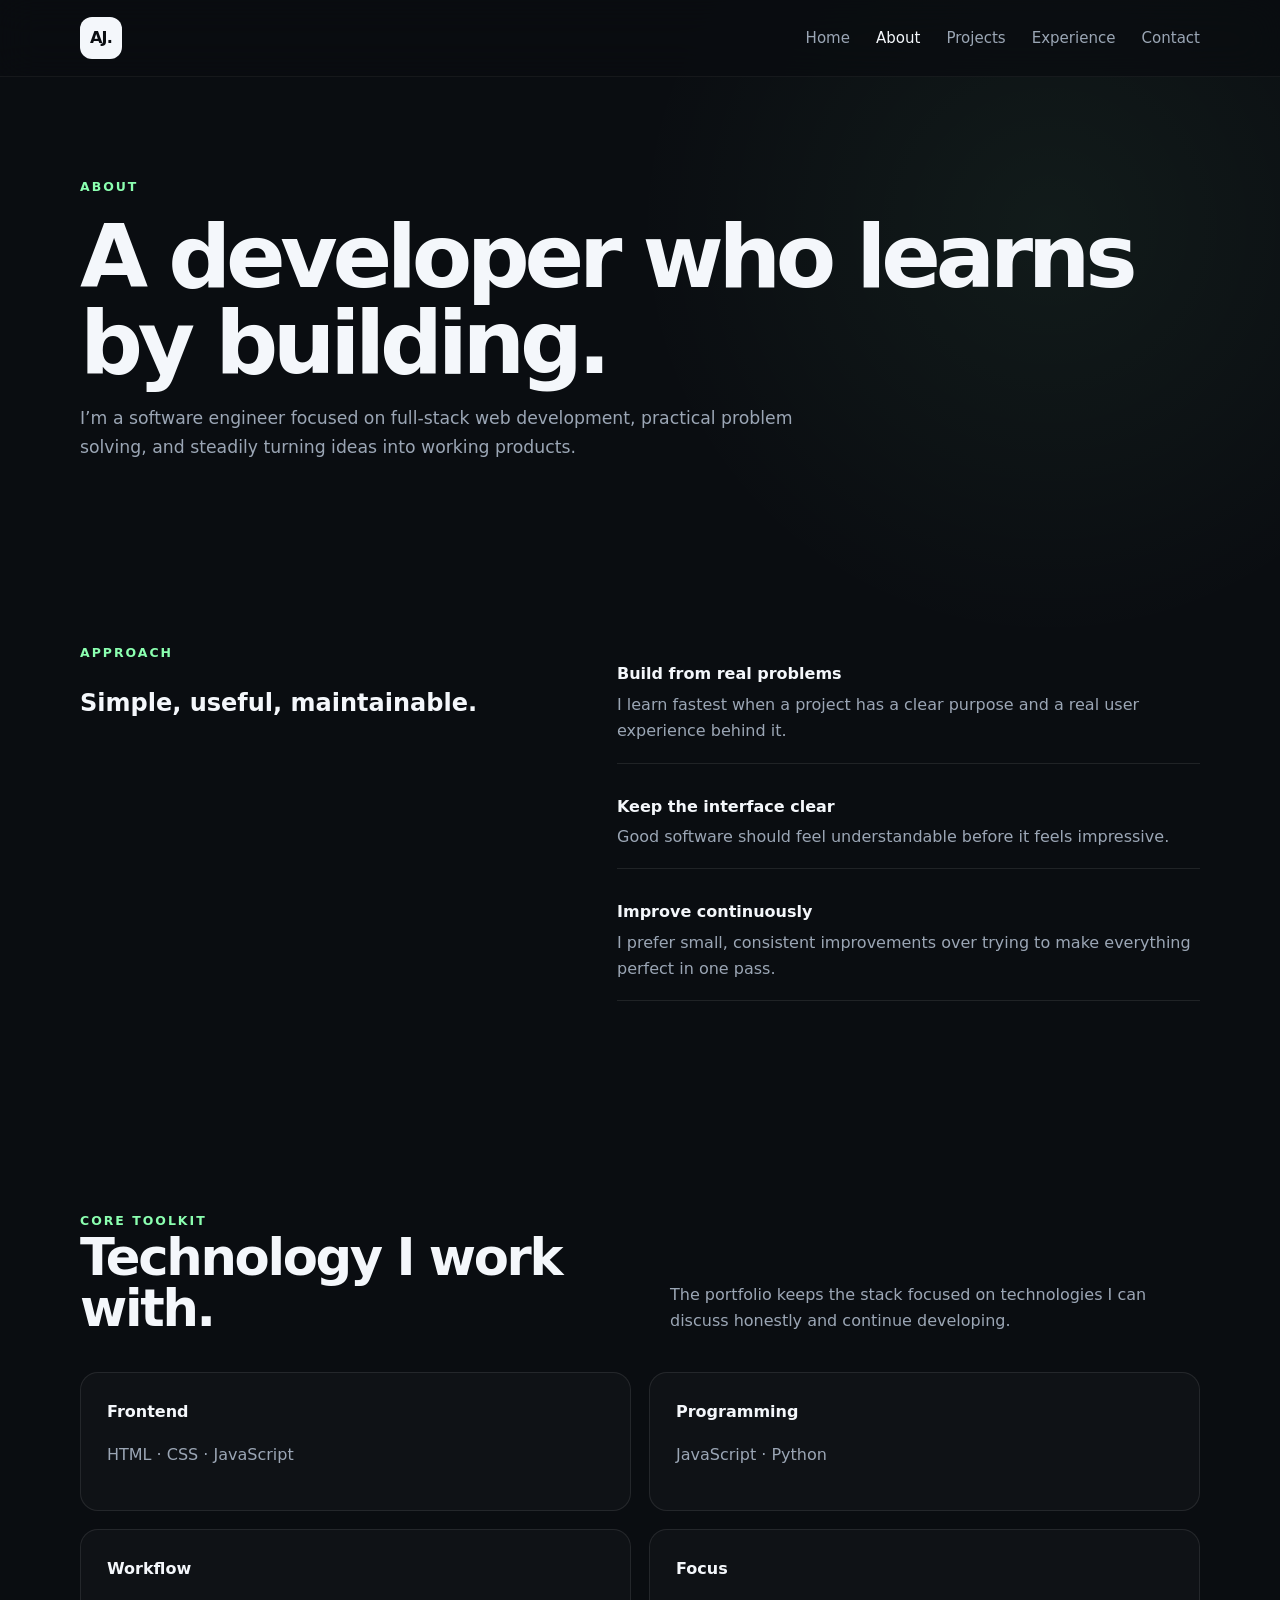
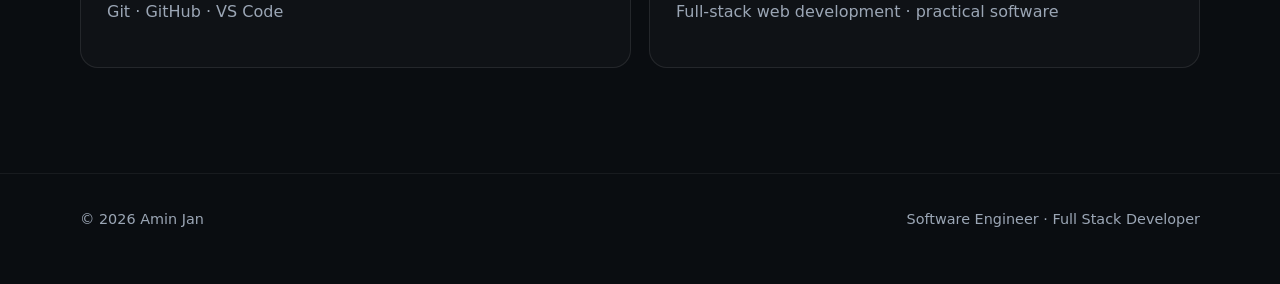
==== about.html @ caf282ba "Initial update Initial update" ====
<!doctype html>
<html lang="en">
<head>
  <meta charset="utf-8">
  <meta name="viewport" content="width=device-width, initial-scale=1">
  <meta name="description" content="Amin Jan — Software Engineer and Full Stack Developer portfolio.">
  <meta name="theme-color" content="#0a0d11">
  <title>About — Amin Jan</title>
  <link rel="stylesheet" href="css/style.css">
  <script src="js/main.js" defer></script>
</head>
<body data-page="about">

<header class="site-header">
  <div class="container nav">
    <a class="logo" href="index.html" aria-label="Amin Jan home">AJ.</a>
    <nav class="nav-links" aria-label="Primary navigation">
      <a data-nav="home" href="index.html">Home</a>
      <a data-nav="about" href="about.html">About</a>
      <a data-nav="projects" href="projects.html">Projects</a>
      <a data-nav="experience" href="experience.html">Experience</a>
      <a data-nav="contact" href="contact.html">Contact</a>
    </nav>
  </div>
</header>

  <main>
<section class="page-hero">
  <div class="container reveal">
    <div class="eyebrow">About</div>
    <h1>A developer who learns by building.</h1>
    <p>I’m a software engineer focused on full-stack web development, practical problem solving, and steadily turning ideas into working products.</p>
  </div>
</section>

<section class="section">
  <div class="container split">
    <div class="reveal">
      <div class="eyebrow">Approach</div>
      <h2>Simple, useful, maintainable.</h2>
    </div>
    <div class="list reveal">
      <div class="list-item">
        <strong>Build from real problems</strong>
        <span class="muted">I learn fastest when a project has a clear purpose and a real user experience behind it.</span>
      </div>
      <div class="list-item">
        <strong>Keep the interface clear</strong>
        <span class="muted">Good software should feel understandable before it feels impressive.</span>
      </div>
      <div class="list-item">
        <strong>Improve continuously</strong>
        <span class="muted">I prefer small, consistent improvements over trying to make everything perfect in one pass.</span>
      </div>
    </div>
  </div>
</section>

<section class="section">
  <div class="container">
    <div class="section-head reveal">
      <div>
        <div class="eyebrow">Core toolkit</div>
        <h2>Technology I work with.</h2>
      </div>
      <p>The portfolio keeps the stack focused on technologies I can discuss honestly and continue developing.</p>
    </div>
    <div class="grid-2">
      <div class="card reveal"><strong>Frontend</strong><p class="muted">HTML · CSS · JavaScript</p></div>
      <div class="card reveal"><strong>Programming</strong><p class="muted">JavaScript · Python</p></div>
      <div class="card reveal"><strong>Workflow</strong><p class="muted">Git · GitHub · VS Code</p></div>
      <div class="card reveal"><strong>Focus</strong><p class="muted">Full-stack web development · practical software</p></div>
    </div>
  </div>
</section>
</main>

<footer class="site-footer">
  <div class="container footer-row">
    <span>© 2026 Amin Jan</span>
    <span>Software Engineer · Full Stack Developer</span>
  </div>
</footer>

</body>
</html>
---- css/style.css ----
/* =========================================================
   Amin Jan — Portfolio
   Core visual system: layout, typography, color, components
   ========================================================= */

:root {
  --bg: #0a0d11;
  --surface: #10151c;
  --surface-2: #151b23;
  --border: rgba(255, 255, 255, 0.09);
  --text: #f4f7fb;
  --muted: #9ba6b5;
  --accent: #8bffb0;
  --accent-soft: rgba(139, 255, 176, 0.12);
  --max-width: 1120px;
  --radius: 18px;
  --shadow: 0 24px 70px rgba(0, 0, 0, 0.28);
}

* { box-sizing: border-box; }
html { scroll-behavior: smooth; }
body {
  margin: 0;
  background:
    radial-gradient(circle at 82% 12%, rgba(139, 255, 176, 0.06), transparent 26rem),
    var(--bg);
  color: var(--text);
  font-family: Inter, ui-sans-serif, system-ui, -apple-system, BlinkMacSystemFont, "Segoe UI", sans-serif;
  line-height: 1.65;
}
a { color: inherit; text-decoration: none; }
img { max-width: 100%; display: block; }
button, a { -webkit-tap-highlight-color: transparent; }

.container {
  width: min(calc(100% - 40px), var(--max-width));
  margin-inline: auto;
}

.site-header {
  position: sticky;
  top: 0;
  z-index: 50;
  backdrop-filter: blur(18px);
  background: rgba(10, 13, 17, 0.76);
  border-bottom: 1px solid rgba(255,255,255,.05);
}
.nav {
  min-height: 76px;
  display: flex;
  align-items: center;
  justify-content: space-between;
  gap: 24px;
}
.logo {
  display: inline-grid;
  place-items: center;
  width: 42px;
  height: 42px;
  border-radius: 12px;
  background: var(--text);
  color: #0a0d11;
  font-weight: 900;
  letter-spacing: -0.05em;
}
.nav-links {
  display: flex;
  align-items: center;
  gap: 26px;
  color: var(--muted);
  font-size: .94rem;
}
.nav-links a:hover,
.nav-links a.active { color: var(--text); }

.hero {
  min-height: calc(100vh - 76px);
  display: grid;
  align-items: center;
  padding: 80px 0 100px;
}
.hero-grid {
  display: grid;
  grid-template-columns: 1.2fr .8fr;
  gap: 56px;
  align-items: center;
}
.eyebrow {
  color: var(--accent);
  text-transform: uppercase;
  letter-spacing: .16em;
  font-size: .78rem;
  font-weight: 800;
}
.hero h1 {
  margin: 18px 0 22px;
  max-width: 780px;
  font-size: clamp(3rem, 7vw, 6rem);
  line-height: .97;
  letter-spacing: -.065em;
}
.hero p {
  max-width: 640px;
  color: var(--muted);
  font-size: 1.08rem;
}
.hero-actions {
  display: flex;
  flex-wrap: wrap;
  gap: 12px;
  margin-top: 32px;
}
.button {
  display: inline-flex;
  align-items: center;
  justify-content: center;
  min-height: 48px;
  padding: 0 18px;
  border-radius: 12px;
  border: 1px solid var(--border);
  font-weight: 750;
  transition: transform .2s ease, border-color .2s ease, background .2s ease;
}
.button:hover { transform: translateY(-2px); border-color: rgba(255,255,255,.22); }
.button.primary {
  background: var(--text);
  color: #0a0d11;
  border-color: var(--text);
}
.button.secondary { background: rgba(255,255,255,.03); }

.code-card {
  position: relative;
  padding: 24px;
  border: 1px solid var(--border);
  border-radius: 22px;
  background: linear-gradient(145deg, rgba(255,255,255,.045), rgba(255,255,255,.018));
  box-shadow: var(--shadow);
  overflow: hidden;
}
.code-card::before {
  content: "";
  position: absolute;
  inset: 0;
  background: linear-gradient(130deg, transparent 30%, rgba(139,255,176,.05), transparent 65%);
  transform: translateX(-100%);
  animation: sweep 6s ease-in-out infinite;
}
.code-top {
  display: flex;
  gap: 7px;
  margin-bottom: 22px;
}
.code-dot { width: 9px; height: 9px; border-radius: 50%; background: rgba(255,255,255,.18); }
.code {
  position: relative;
  margin: 0;
  white-space: pre-wrap;
  font-family: "SFMono-Regular", Consolas, "Liberation Mono", monospace;
  font-size: .9rem;
  color: #dce6f0;
}
.code .key { color: #8ab4ff; }
.code .string { color: var(--accent); }
.code .comment { color: #687583; }

.section { padding: 105px 0; }
.section-head {
  display: flex;
  justify-content: space-between;
  gap: 30px;
  align-items: end;
  margin-bottom: 38px;
}
.section-head h2 {
  margin: 0;
  font-size: clamp(2rem, 4vw, 3.4rem);
  line-height: 1;
  letter-spacing: -.045em;
}
.section-head p { max-width: 530px; margin: 0; color: var(--muted); }

.grid-2 {
  display: grid;
  grid-template-columns: repeat(2, minmax(0,1fr));
  gap: 18px;
}
.card {
  border: 1px solid var(--border);
  background: rgba(255,255,255,.025);
  border-radius: var(--radius);
  padding: 26px;
  transition: transform .24s ease, border-color .24s ease, background .24s ease;
}
.card:hover {
  transform: translateY(-4px);
  border-color: rgba(139,255,176,.22);
  background: rgba(255,255,255,.04);
}
.project-card {
  display: flex;
  flex-direction: column;
  min-height: 310px;
}
.project-number { color: var(--muted); font-size: .82rem; }
.project-card h3 { margin: 52px 0 10px; font-size: 1.55rem; }
.project-card p { margin: 0; color: var(--muted); }
.project-link { margin-top: auto; padding-top: 28px; color: var(--accent); font-weight: 700; }

.page-hero { padding: 100px 0 60px; }
.page-hero h1 {
  margin: 16px 0 18px;
  font-size: clamp(3rem, 7vw, 5.5rem);
  line-height: .98;
  letter-spacing: -.06em;
}
.page-hero p { max-width: 720px; color: var(--muted); font-size: 1.08rem; }

.split {
  display: grid;
  grid-template-columns: .9fr 1.1fr;
  gap: 60px;
  align-items: start;
}
.list {
  display: grid;
  gap: 12px;
}
.list-item {
  padding: 18px 0;
  border-bottom: 1px solid var(--border);
}
.list-item strong { display: block; margin-bottom: 4px; }
.muted { color: var(--muted); }

.project-detail {
  display: grid;
  grid-template-columns: 1fr;
  gap: 34px;
}
.project-hero-card {
  min-height: 350px;
  display: grid;
  align-items: end;
  padding: 34px;
  border-radius: 24px;
  border: 1px solid var(--border);
  background:
    radial-gradient(circle at 85% 20%, rgba(139,255,176,.1), transparent 26rem),
    linear-gradient(145deg, #111820, #0c1016);
}
.project-hero-card h2 {
  max-width: 800px;
  font-size: clamp(2.1rem, 5vw, 4.2rem);
  line-height: 1;
  letter-spacing: -.055em;
  margin: 12px 0;
}
.meta-row {
  display: flex;
  flex-wrap: wrap;
  gap: 9px;
  margin-top: 18px;
}
.tag {
  border: 1px solid var(--border);
  background: rgba(255,255,255,.03);
  padding: 6px 10px;
  border-radius: 999px;
  color: var(--muted);
  font-size: .84rem;
}

.contact-box {
  padding: 38px;
  border-radius: 24px;
  background: linear-gradient(145deg, rgba(139,255,176,.10), rgba(255,255,255,.025));
  border: 1px solid rgba(139,255,176,.14);
}
.contact-box h2 { margin-top: 0; font-size: clamp(2rem, 4vw, 3.2rem); line-height: 1.03; letter-spacing: -.045em; }
.contact-links {
  display: flex;
  flex-wrap: wrap;
  gap: 12px;
  margin-top: 24px;
}

.site-footer {
  padding: 34px 0 52px;
  border-top: 1px solid rgba(255,255,255,.06);
  color: var(--muted);
  font-size: .9rem;
}
.footer-row { display: flex; justify-content: space-between; gap: 20px; }

@keyframes sweep {
  0%, 55% { transform: translateX(-100%); }
  75%, 100% { transform: translateX(100%); }
}

.reveal {
  opacity: 0;
  transform: translateY(12px);
  transition: opacity .6s ease, transform .6s ease;
}
.reveal.visible { opacity: 1; transform: none; }

@media (max-width: 860px) {
  .hero-grid, .split { grid-template-columns: 1fr; }
  .grid-2 { grid-template-columns: 1fr; }
  .hero { padding-top: 60px; }
  .section-head { flex-direction: column; align-items: start; }
}

@media (max-width: 620px) {
  .container { width: min(calc(100% - 28px), var(--max-width)); }
  .nav { min-height: 68px; }
  .nav-links { gap: 14px; font-size: .85rem; }
  .nav-links a:nth-child(3) { display: none; }
  .hero h1 { font-size: clamp(2.8rem, 15vw, 4.4rem); }
  .section { padding: 76px 0; }
  .page-hero { padding: 72px 0 40px; }
  .footer-row { flex-direction: column; }
}
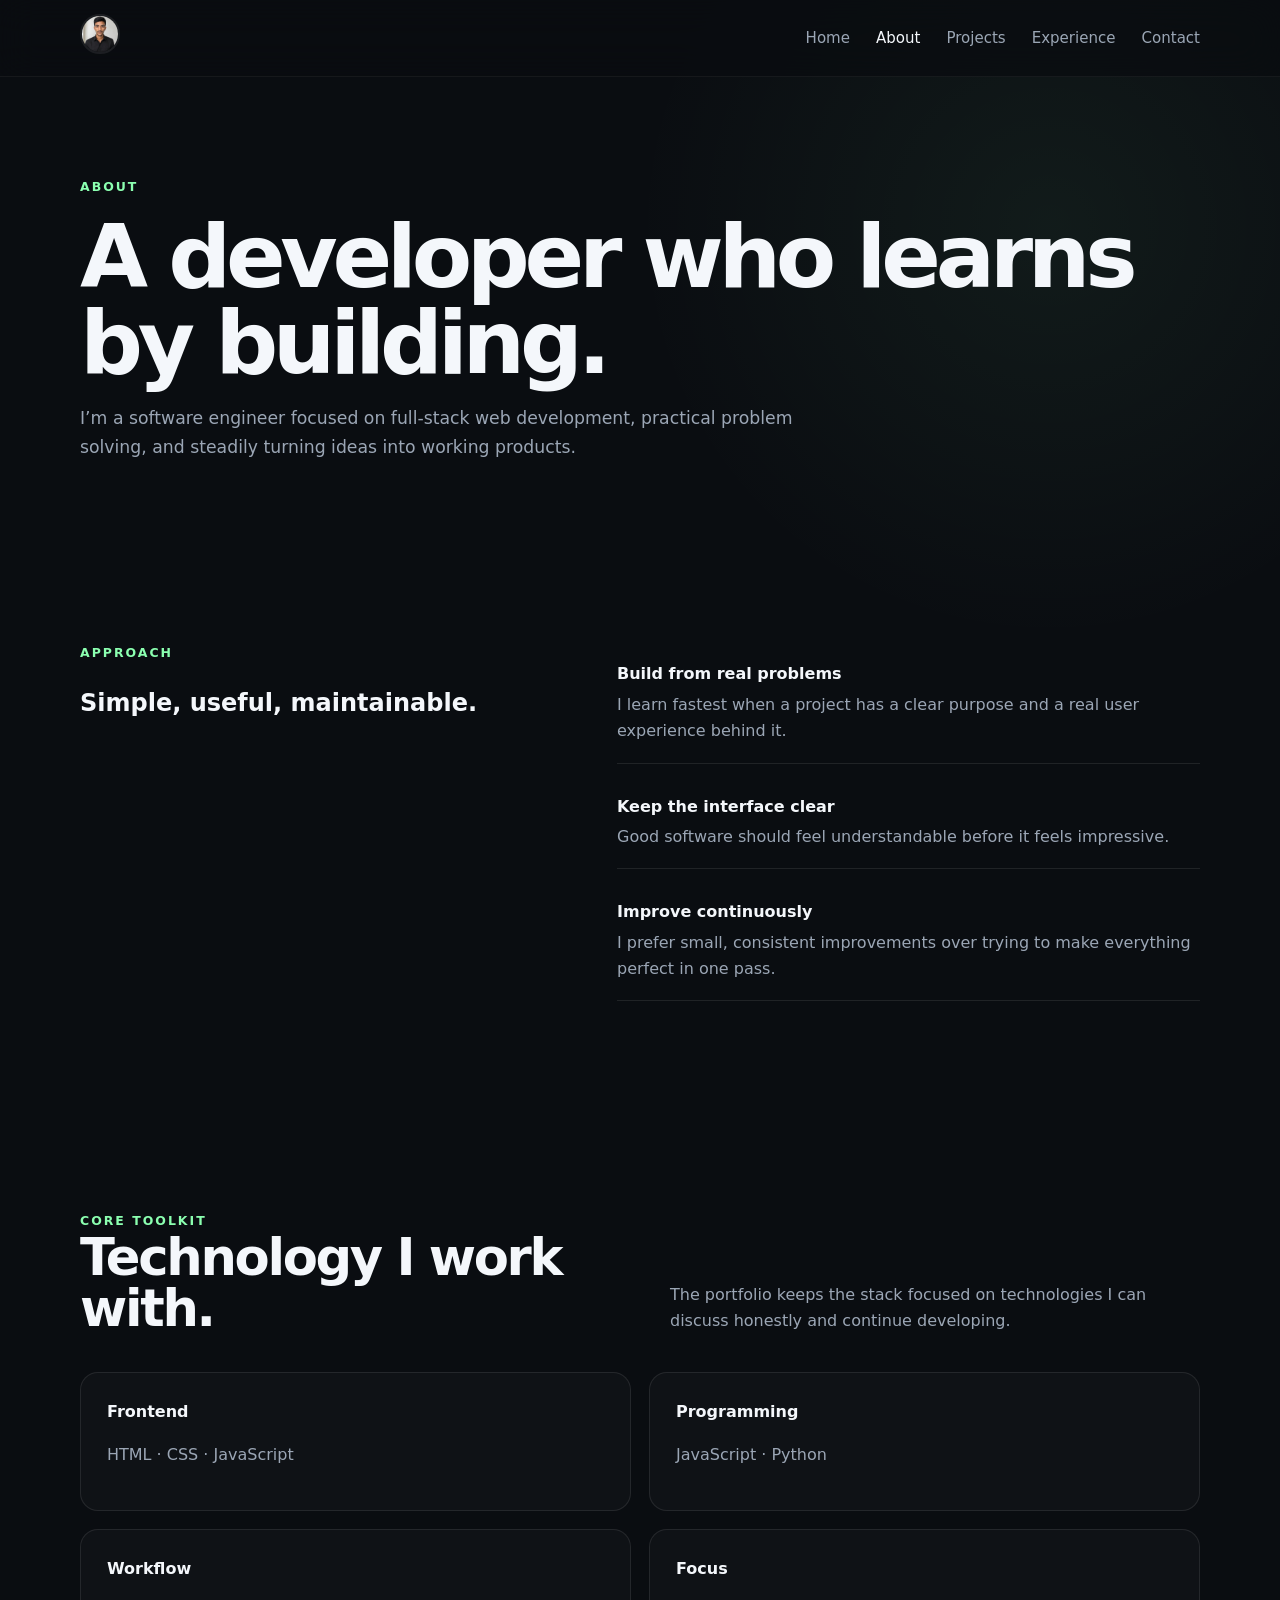
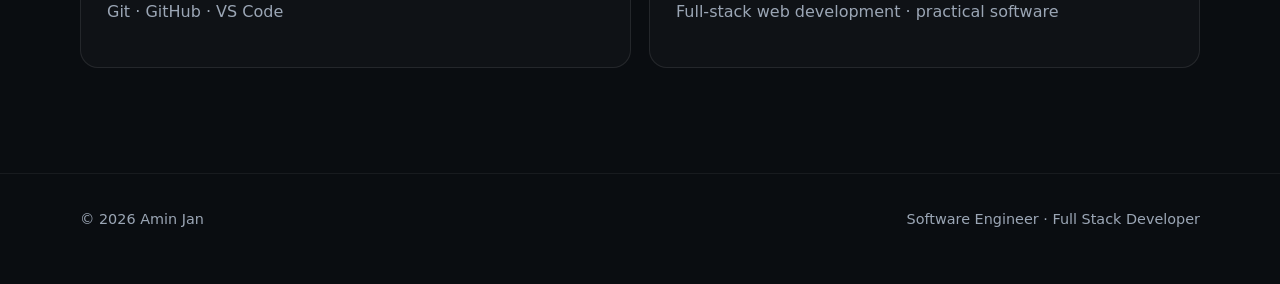
==== commit ec75a58a: "structure, comments and logo huge changes I made some huge structure changes and have added details " ====
--- a/about.html
+++ b/about.html
@@ -11,9 +11,12 @@
 </head>
 <body data-page="about">
 
+<!-- Header / Navigation -->
 <header class="site-header">
   <div class="container nav">
-    <a class="logo" href="index.html" aria-label="Amin Jan home">AJ.</a>
+    <a href="index.html" aria-label="Amin Jan home">
+      <img class="logo" src="assets/logo.jpg" alt="Amin Jan">
+    </a>
     <nav class="nav-links" aria-label="Primary navigation">
       <a data-nav="home" href="index.html">Home</a>
       <a data-nav="about" href="about.html">About</a>
@@ -24,7 +27,9 @@
   </div>
 </header>
 
-  <main>
+<!-- Main content -->
+<main>
+<!-- Page hero -->
 <section class="page-hero">
   <div class="container reveal">
     <div class="eyebrow">About</div>
--- a/css/style.css
+++ b/css/style.css
@@ -2,6 +2,10 @@
    Amin Jan — Portfolio
    Core visual system: layout, typography, color, components
    ========================================================= */
+
+/* ---------------------------------------------------------
+   01. Design tokens & base styles
+   --------------------------------------------------------- */
 
 :root {
   --bg: #0a0d11;
@@ -37,6 +41,10 @@
   margin-inline: auto;
 }
 
+/* ---------------------------------------------------------
+   02. Header & navigation
+   --------------------------------------------------------- */
+
 .site-header {
   position: sticky;
   top: 0;
@@ -55,13 +63,12 @@
 .logo {
   display: inline-grid;
   place-items: center;
-  width: 42px;
-  height: 42px;
-  border-radius: 12px;
-  background: var(--text);
-  color: #0a0d11;
-  font-weight: 900;
   letter-spacing: -0.05em;
+  width: 40px;
+  height: 40px;
+  background-size: cover;
+  border-radius: 50%;
+  border: 2px solid rgba(255,255,255,.08);
 }
 .nav-links {
   display: flex;
@@ -72,6 +79,10 @@
 }
 .nav-links a:hover,
 .nav-links a.active { color: var(--text); }
+
+/* ---------------------------------------------------------
+   03. Hero section
+   --------------------------------------------------------- */
 
 .hero {
   min-height: calc(100vh - 76px);
@@ -164,6 +175,10 @@
 .code .string { color: var(--accent); }
 .code .comment { color: #687583; }
 
+/* ---------------------------------------------------------
+   04. Content sections & cards
+   --------------------------------------------------------- */
+
 .section { padding: 105px 0; }
 .section-head {
   display: flex;
@@ -206,6 +221,10 @@
 .project-card h3 { margin: 52px 0 10px; font-size: 1.55rem; }
 .project-card p { margin: 0; color: var(--muted); }
 .project-link { margin-top: auto; padding-top: 28px; color: var(--accent); font-weight: 700; }
+
+/* ---------------------------------------------------------
+   05. Inner page layouts
+   --------------------------------------------------------- */
 
 .page-hero { padding: 100px 0 60px; }
 .page-hero h1 {
@@ -285,6 +304,10 @@
   margin-top: 24px;
 }
 
+/* ---------------------------------------------------------
+   06. Contact, footer & motion
+   --------------------------------------------------------- */
+
 .site-footer {
   padding: 34px 0 52px;
   border-top: 1px solid rgba(255,255,255,.06);
@@ -304,6 +327,10 @@
   transition: opacity .6s ease, transform .6s ease;
 }
 .reveal.visible { opacity: 1; transform: none; }
+
+/* ---------------------------------------------------------
+   07. Responsive styles
+   --------------------------------------------------------- */
 
 @media (max-width: 860px) {
   .hero-grid, .split { grid-template-columns: 1fr; }
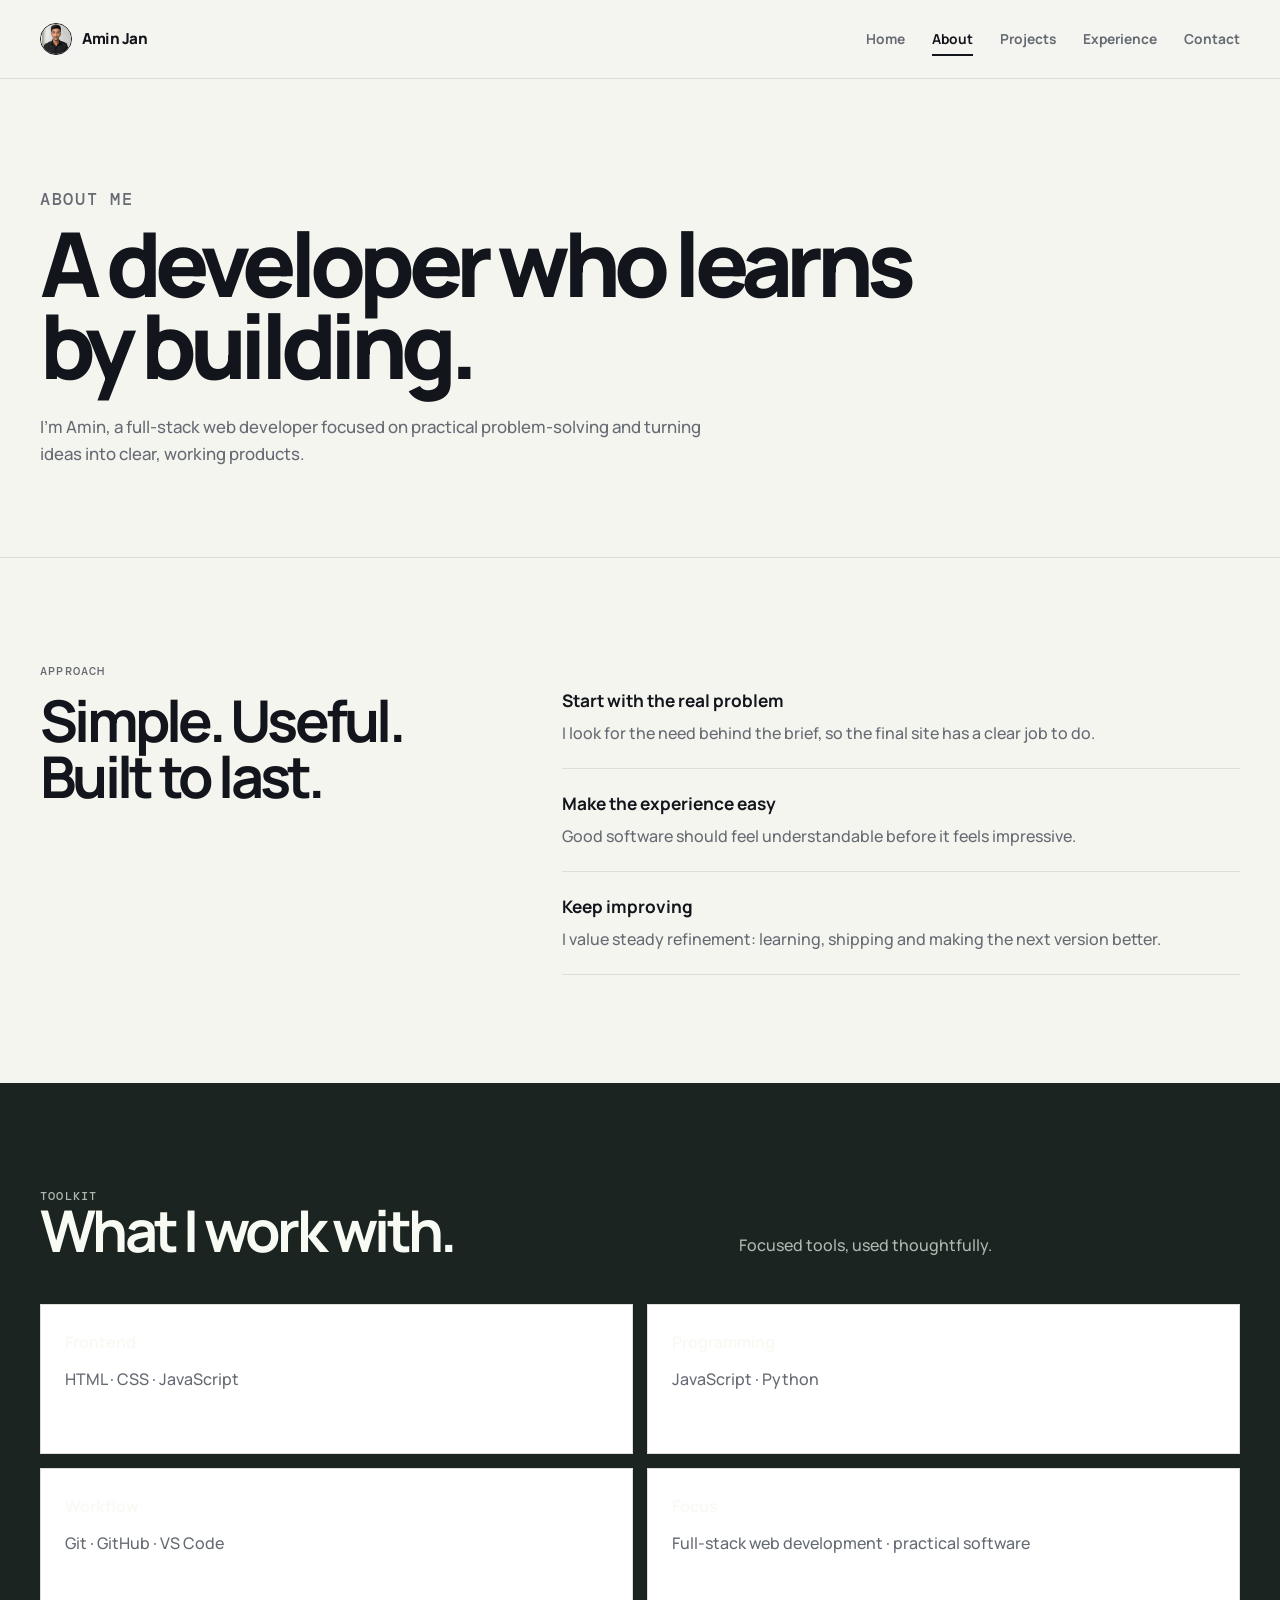
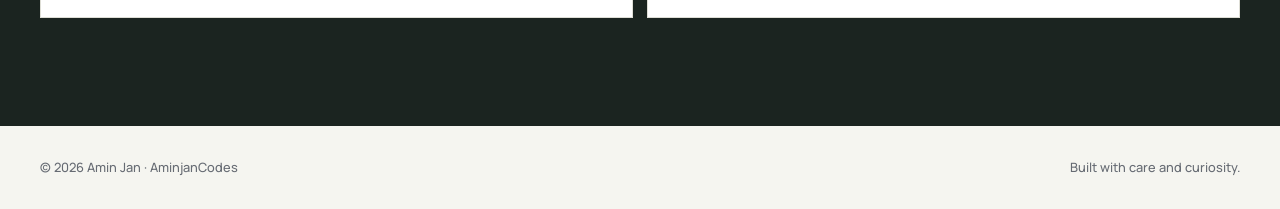
==== commit d9f64bbb: "Design & Projects Change website theme completely and added more projects, also added favicons and f" ====
--- a/about.html
+++ b/about.html
@@ -1,91 +1 @@
-<!doctype html>
-<html lang="en">
-<head>
-  <meta charset="utf-8">
-  <meta name="viewport" content="width=device-width, initial-scale=1">
-  <meta name="description" content="Amin Jan — Software Engineer and Full Stack Developer portfolio.">
-  <meta name="theme-color" content="#0a0d11">
-  <title>About — Amin Jan</title>
-  <link rel="stylesheet" href="css/style.css">
-  <script src="js/main.js" defer></script>
-</head>
-<body data-page="about">
-
-<!-- Header / Navigation -->
-<header class="site-header">
-  <div class="container nav">
-    <a href="index.html" aria-label="Amin Jan home">
-      <img class="logo" src="assets/logo.jpg" alt="Amin Jan">
-    </a>
-    <nav class="nav-links" aria-label="Primary navigation">
-      <a data-nav="home" href="index.html">Home</a>
-      <a data-nav="about" href="about.html">About</a>
-      <a data-nav="projects" href="projects.html">Projects</a>
-      <a data-nav="experience" href="experience.html">Experience</a>
-      <a data-nav="contact" href="contact.html">Contact</a>
-    </nav>
-  </div>
-</header>
-
-<!-- Main content -->
-<main>
-<!-- Page hero -->
-<section class="page-hero">
-  <div class="container reveal">
-    <div class="eyebrow">About</div>
-    <h1>A developer who learns by building.</h1>
-    <p>I’m a software engineer focused on full-stack web development, practical problem solving, and steadily turning ideas into working products.</p>
-  </div>
-</section>
-
-<section class="section">
-  <div class="container split">
-    <div class="reveal">
-      <div class="eyebrow">Approach</div>
-      <h2>Simple, useful, maintainable.</h2>
-    </div>
-    <div class="list reveal">
-      <div class="list-item">
-        <strong>Build from real problems</strong>
-        <span class="muted">I learn fastest when a project has a clear purpose and a real user experience behind it.</span>
-      </div>
-      <div class="list-item">
-        <strong>Keep the interface clear</strong>
-        <span class="muted">Good software should feel understandable before it feels impressive.</span>
-      </div>
-      <div class="list-item">
-        <strong>Improve continuously</strong>
-        <span class="muted">I prefer small, consistent improvements over trying to make everything perfect in one pass.</span>
-      </div>
-    </div>
-  </div>
-</section>
-
-<section class="section">
-  <div class="container">
-    <div class="section-head reveal">
-      <div>
-        <div class="eyebrow">Core toolkit</div>
-        <h2>Technology I work with.</h2>
-      </div>
-      <p>The portfolio keeps the stack focused on technologies I can discuss honestly and continue developing.</p>
-    </div>
-    <div class="grid-2">
-      <div class="card reveal"><strong>Frontend</strong><p class="muted">HTML · CSS · JavaScript</p></div>
-      <div class="card reveal"><strong>Programming</strong><p class="muted">JavaScript · Python</p></div>
-      <div class="card reveal"><strong>Workflow</strong><p class="muted">Git · GitHub · VS Code</p></div>
-      <div class="card reveal"><strong>Focus</strong><p class="muted">Full-stack web development · practical software</p></div>
-    </div>
-  </div>
-</section>
-</main>
-
-<footer class="site-footer">
-  <div class="container footer-row">
-    <span>© 2026 Amin Jan</span>
-    <span>Software Engineer · Full Stack Developer</span>
-  </div>
-</footer>
-
-</body>
-</html>+<!doctype html><html lang="en"><head><meta charset="utf-8"><meta name="viewport" content="width=device-width, initial-scale=1"><meta name="description" content="About Amin Jan, full-stack web developer."><title>About — Amin Jan</title><link rel="stylesheet" href="css/style.css"><script src="js/main.js" defer></script><meta name="author" content="Amin Jan"><meta name="robots" content="index, follow"><link rel="icon" href="assets/favicon_io/favicon.ico" sizes="any"><link rel="icon" type="image/png" sizes="32x32" href="assets/favicon_io/favicon-32x32.png"><link rel="icon" type="image/png" sizes="16x16" href="assets/favicon_io/favicon-16x16.png"><link rel="apple-touch-icon" sizes="180x180" href="assets/favicon_io/apple-touch-icon.png"><link rel="manifest" href="assets/favicon_io/site.webmanifest"><link rel="canonical" href="https://aminjancodes-lgtm.github.io/AminJan-Portfolio/about.html"></head><body data-page="about"><header class="site-header"><div class="container nav"><a class="brand" href="index.html"><img class="profile-photo" src="assets/logo.jpg" alt="Amin Jan"> Amin Jan</a><nav class="nav-links" aria-label="Primary navigation"><a data-nav="home" href="index.html">Home</a><a data-nav="about" href="about.html">About</a><a data-nav="projects" href="projects.html">Projects</a><a data-nav="experience" href="experience.html">Experience</a><a data-nav="contact" href="contact.html">Contact</a></nav></div></header><main><section class="page-hero"><div class="container reveal"><p class="eyebrow">About me</p><h1>A developer who learns by building.</h1><p>I’m Amin, a full-stack web developer focused on practical problem-solving and turning ideas into clear, working products.</p></div></section><section class="section"><div class="container split"><div class="reveal"><p class="eyebrow">Approach</p><h2>Simple. Useful. Built to last.</h2></div><div class="reveal"><div class="list-item"><strong>Start with the real problem</strong><span class="muted">I look for the need behind the brief, so the final site has a clear job to do.</span></div><div class="list-item"><strong>Make the experience easy</strong><span class="muted">Good software should feel understandable before it feels impressive.</span></div><div class="list-item"><strong>Keep improving</strong><span class="muted">I value steady refinement: learning, shipping and making the next version better.</span></div></div></div></section><section class="section section--dark"><div class="container"><div class="section-head"><div><p class="eyebrow">Toolkit</p><h2>What I work with.</h2></div><p>Focused tools, used thoughtfully.</p></div><div class="info-grid"><div class="info-card"><strong>Frontend</strong><span class="muted">HTML · CSS · JavaScript</span></div><div class="info-card"><strong>Programming</strong><span class="muted">JavaScript · Python</span></div><div class="info-card"><strong>Workflow</strong><span class="muted">Git · GitHub · VS Code</span></div><div class="info-card"><strong>Focus</strong><span class="muted">Full-stack web development · practical software</span></div></div></div></section></main><footer class="site-footer"><div class="container footer-row"><span>© 2026 Amin Jan · AminjanCodes</span><span>Built with care and curiosity.</span></div></footer></body></html>
--- a/css/style.css
+++ b/css/style.css
@@ -1,351 +1,11 @@
-/* =========================================================
-   Amin Jan — Portfolio
-   Core visual system: layout, typography, color, components
-   ========================================================= */
-
-/* ---------------------------------------------------------
-   01. Design tokens & base styles
-   --------------------------------------------------------- */
-
-:root {
-  --bg: #0a0d11;
-  --surface: #10151c;
-  --surface-2: #151b23;
-  --border: rgba(255, 255, 255, 0.09);
-  --text: #f4f7fb;
-  --muted: #9ba6b5;
-  --accent: #8bffb0;
-  --accent-soft: rgba(139, 255, 176, 0.12);
-  --max-width: 1120px;
-  --radius: 18px;
-  --shadow: 0 24px 70px rgba(0, 0, 0, 0.28);
-}
-
-* { box-sizing: border-box; }
-html { scroll-behavior: smooth; }
-body {
-  margin: 0;
-  background:
-    radial-gradient(circle at 82% 12%, rgba(139, 255, 176, 0.06), transparent 26rem),
-    var(--bg);
-  color: var(--text);
-  font-family: Inter, ui-sans-serif, system-ui, -apple-system, BlinkMacSystemFont, "Segoe UI", sans-serif;
-  line-height: 1.65;
-}
-a { color: inherit; text-decoration: none; }
-img { max-width: 100%; display: block; }
-button, a { -webkit-tap-highlight-color: transparent; }
-
-.container {
-  width: min(calc(100% - 40px), var(--max-width));
-  margin-inline: auto;
-}
-
-/* ---------------------------------------------------------
-   02. Header & navigation
-   --------------------------------------------------------- */
-
-.site-header {
-  position: sticky;
-  top: 0;
-  z-index: 50;
-  backdrop-filter: blur(18px);
-  background: rgba(10, 13, 17, 0.76);
-  border-bottom: 1px solid rgba(255,255,255,.05);
-}
-.nav {
-  min-height: 76px;
-  display: flex;
-  align-items: center;
-  justify-content: space-between;
-  gap: 24px;
-}
-.logo {
-  display: inline-grid;
-  place-items: center;
-  letter-spacing: -0.05em;
-  width: 40px;
-  height: 40px;
-  background-size: cover;
-  border-radius: 50%;
-  border: 2px solid rgba(255,255,255,.08);
-}
-.nav-links {
-  display: flex;
-  align-items: center;
-  gap: 26px;
-  color: var(--muted);
-  font-size: .94rem;
-}
-.nav-links a:hover,
-.nav-links a.active { color: var(--text); }
-
-/* ---------------------------------------------------------
-   03. Hero section
-   --------------------------------------------------------- */
-
-.hero {
-  min-height: calc(100vh - 76px);
-  display: grid;
-  align-items: center;
-  padding: 80px 0 100px;
-}
-.hero-grid {
-  display: grid;
-  grid-template-columns: 1.2fr .8fr;
-  gap: 56px;
-  align-items: center;
-}
-.eyebrow {
-  color: var(--accent);
-  text-transform: uppercase;
-  letter-spacing: .16em;
-  font-size: .78rem;
-  font-weight: 800;
-}
-.hero h1 {
-  margin: 18px 0 22px;
-  max-width: 780px;
-  font-size: clamp(3rem, 7vw, 6rem);
-  line-height: .97;
-  letter-spacing: -.065em;
-}
-.hero p {
-  max-width: 640px;
-  color: var(--muted);
-  font-size: 1.08rem;
-}
-.hero-actions {
-  display: flex;
-  flex-wrap: wrap;
-  gap: 12px;
-  margin-top: 32px;
-}
-.button {
-  display: inline-flex;
-  align-items: center;
-  justify-content: center;
-  min-height: 48px;
-  padding: 0 18px;
-  border-radius: 12px;
-  border: 1px solid var(--border);
-  font-weight: 750;
-  transition: transform .2s ease, border-color .2s ease, background .2s ease;
-}
-.button:hover { transform: translateY(-2px); border-color: rgba(255,255,255,.22); }
-.button.primary {
-  background: var(--text);
-  color: #0a0d11;
-  border-color: var(--text);
-}
-.button.secondary { background: rgba(255,255,255,.03); }
-
-.code-card {
-  position: relative;
-  padding: 24px;
-  border: 1px solid var(--border);
-  border-radius: 22px;
-  background: linear-gradient(145deg, rgba(255,255,255,.045), rgba(255,255,255,.018));
-  box-shadow: var(--shadow);
-  overflow: hidden;
-}
-.code-card::before {
-  content: "";
-  position: absolute;
-  inset: 0;
-  background: linear-gradient(130deg, transparent 30%, rgba(139,255,176,.05), transparent 65%);
-  transform: translateX(-100%);
-  animation: sweep 6s ease-in-out infinite;
-}
-.code-top {
-  display: flex;
-  gap: 7px;
-  margin-bottom: 22px;
-}
-.code-dot { width: 9px; height: 9px; border-radius: 50%; background: rgba(255,255,255,.18); }
-.code {
-  position: relative;
-  margin: 0;
-  white-space: pre-wrap;
-  font-family: "SFMono-Regular", Consolas, "Liberation Mono", monospace;
-  font-size: .9rem;
-  color: #dce6f0;
-}
-.code .key { color: #8ab4ff; }
-.code .string { color: var(--accent); }
-.code .comment { color: #687583; }
-
-/* ---------------------------------------------------------
-   04. Content sections & cards
-   --------------------------------------------------------- */
-
-.section { padding: 105px 0; }
-.section-head {
-  display: flex;
-  justify-content: space-between;
-  gap: 30px;
-  align-items: end;
-  margin-bottom: 38px;
-}
-.section-head h2 {
-  margin: 0;
-  font-size: clamp(2rem, 4vw, 3.4rem);
-  line-height: 1;
-  letter-spacing: -.045em;
-}
-.section-head p { max-width: 530px; margin: 0; color: var(--muted); }
-
-.grid-2 {
-  display: grid;
-  grid-template-columns: repeat(2, minmax(0,1fr));
-  gap: 18px;
-}
-.card {
-  border: 1px solid var(--border);
-  background: rgba(255,255,255,.025);
-  border-radius: var(--radius);
-  padding: 26px;
-  transition: transform .24s ease, border-color .24s ease, background .24s ease;
-}
-.card:hover {
-  transform: translateY(-4px);
-  border-color: rgba(139,255,176,.22);
-  background: rgba(255,255,255,.04);
-}
-.project-card {
-  display: flex;
-  flex-direction: column;
-  min-height: 310px;
-}
-.project-number { color: var(--muted); font-size: .82rem; }
-.project-card h3 { margin: 52px 0 10px; font-size: 1.55rem; }
-.project-card p { margin: 0; color: var(--muted); }
-.project-link { margin-top: auto; padding-top: 28px; color: var(--accent); font-weight: 700; }
-
-/* ---------------------------------------------------------
-   05. Inner page layouts
-   --------------------------------------------------------- */
-
-.page-hero { padding: 100px 0 60px; }
-.page-hero h1 {
-  margin: 16px 0 18px;
-  font-size: clamp(3rem, 7vw, 5.5rem);
-  line-height: .98;
-  letter-spacing: -.06em;
-}
-.page-hero p { max-width: 720px; color: var(--muted); font-size: 1.08rem; }
-
-.split {
-  display: grid;
-  grid-template-columns: .9fr 1.1fr;
-  gap: 60px;
-  align-items: start;
-}
-.list {
-  display: grid;
-  gap: 12px;
-}
-.list-item {
-  padding: 18px 0;
-  border-bottom: 1px solid var(--border);
-}
-.list-item strong { display: block; margin-bottom: 4px; }
-.muted { color: var(--muted); }
-
-.project-detail {
-  display: grid;
-  grid-template-columns: 1fr;
-  gap: 34px;
-}
-.project-hero-card {
-  min-height: 350px;
-  display: grid;
-  align-items: end;
-  padding: 34px;
-  border-radius: 24px;
-  border: 1px solid var(--border);
-  background:
-    radial-gradient(circle at 85% 20%, rgba(139,255,176,.1), transparent 26rem),
-    linear-gradient(145deg, #111820, #0c1016);
-}
-.project-hero-card h2 {
-  max-width: 800px;
-  font-size: clamp(2.1rem, 5vw, 4.2rem);
-  line-height: 1;
-  letter-spacing: -.055em;
-  margin: 12px 0;
-}
-.meta-row {
-  display: flex;
-  flex-wrap: wrap;
-  gap: 9px;
-  margin-top: 18px;
-}
-.tag {
-  border: 1px solid var(--border);
-  background: rgba(255,255,255,.03);
-  padding: 6px 10px;
-  border-radius: 999px;
-  color: var(--muted);
-  font-size: .84rem;
-}
-
-.contact-box {
-  padding: 38px;
-  border-radius: 24px;
-  background: linear-gradient(145deg, rgba(139,255,176,.10), rgba(255,255,255,.025));
-  border: 1px solid rgba(139,255,176,.14);
-}
-.contact-box h2 { margin-top: 0; font-size: clamp(2rem, 4vw, 3.2rem); line-height: 1.03; letter-spacing: -.045em; }
-.contact-links {
-  display: flex;
-  flex-wrap: wrap;
-  gap: 12px;
-  margin-top: 24px;
-}
-
-/* ---------------------------------------------------------
-   06. Contact, footer & motion
-   --------------------------------------------------------- */
-
-.site-footer {
-  padding: 34px 0 52px;
-  border-top: 1px solid rgba(255,255,255,.06);
-  color: var(--muted);
-  font-size: .9rem;
-}
-.footer-row { display: flex; justify-content: space-between; gap: 20px; }
-
-@keyframes sweep {
-  0%, 55% { transform: translateX(-100%); }
-  75%, 100% { transform: translateX(100%); }
-}
-
-.reveal {
-  opacity: 0;
-  transform: translateY(12px);
-  transition: opacity .6s ease, transform .6s ease;
-}
-.reveal.visible { opacity: 1; transform: none; }
-
-/* ---------------------------------------------------------
-   07. Responsive styles
-   --------------------------------------------------------- */
-
-@media (max-width: 860px) {
-  .hero-grid, .split { grid-template-columns: 1fr; }
-  .grid-2 { grid-template-columns: 1fr; }
-  .hero { padding-top: 60px; }
-  .section-head { flex-direction: column; align-items: start; }
-}
-
-@media (max-width: 620px) {
-  .container { width: min(calc(100% - 28px), var(--max-width)); }
-  .nav { min-height: 68px; }
-  .nav-links { gap: 14px; font-size: .85rem; }
-  .nav-links a:nth-child(3) { display: none; }
-  .hero h1 { font-size: clamp(2.8rem, 15vw, 4.4rem); }
-  .section { padding: 76px 0; }
-  .page-hero { padding: 72px 0 40px; }
-  .footer-row { flex-direction: column; }
-}
+@import url('https://fonts.googleapis.com/css2?family=DM+Mono:wght@400;500&family=Manrope:wght@400;500;600;700;800&display=swap');
+:root { --ink:#12151b; --paper:#f5f5f0; --panel:#fff; --line:#deded6; --muted:#666b73; --lime:#c8f04c; --deep:#1b2420; --max:1200px; }
+* { box-sizing:border-box; } html { scroll-behavior:smooth; } body { margin:0; background:var(--paper); color:var(--ink); font:500 16px/1.65 Manrope,Arial,sans-serif; } a { color:inherit; text-decoration:none; } img { display:block; max-width:100%; } .container { width:min(calc(100% - 48px),var(--max)); margin:auto; }
+.site-header { position:sticky; top:0; z-index:10; border-bottom:1px solid var(--line); background:rgba(245,245,240,.91); backdrop-filter:blur(16px); } .nav { min-height:78px; display:flex; justify-content:space-between; align-items:center; gap:24px; } .brand { display:flex; align-items:center; gap:10px; font-size:.95rem; font-weight:800; letter-spacing:-.03em; } .profile-photo { width:32px; height:32px; border:1px solid var(--ink); border-radius:50%; object-fit:cover; } .nav-links { display:flex; align-items:center; gap:27px; color:var(--muted); font-size:.86rem; font-weight:700; } .nav-links a { position:relative; padding:6px 0; } .nav-links a::after { content:''; position:absolute; inset:auto 0 0; height:2px; background:var(--ink); transform:scaleX(0); transform-origin:left; transition:transform .2s ease; } .nav-links a:hover,.nav-links a.active { color:var(--ink); } .nav-links a:hover::after,.nav-links a.active::after { transform:scaleX(1); }
+.eyebrow { margin-bottom:14px; color:var(--muted); font:500 .73rem/1 'DM Mono',monospace; letter-spacing:.1em; text-transform:uppercase; } h1,h2,h3,p { margin-top:0; } .hero { position:relative; overflow:hidden; padding:clamp(92px,14vw,170px) 0 82px; border-bottom:1px solid var(--line); } .hero::before { content:''; position:absolute; z-index:-1; right:-10vw; top:-21vw; width:55vw; height:55vw; border-radius:50%; background:var(--lime); opacity:.92; } .hero-grid { display:grid; grid-template-columns:1.35fr .65fr; gap:30px; align-items:end; } h1 { max-width:860px; margin-bottom:26px; font-size:clamp(3.4rem,8vw,7.25rem); font-weight:800; line-height:.92; letter-spacing:-.075em; } .lead { max-width:635px; color:#4c5159; font-size:1.08rem; } .hero-note { max-width:260px; padding-left:21px; border-left:2px solid var(--ink); font-size:.87rem; } .hero-note strong { display:block; margin-bottom:4px; } .actions,.contact-links { display:flex; gap:12px; flex-wrap:wrap; margin-top:34px; } .button { display:inline-flex; align-items:center; justify-content:center; min-height:49px; padding:0 19px; border:1px solid var(--ink); font-size:.85rem; font-weight:800; transition:transform .2s,background .2s; } .button:hover { transform:translateY(-3px); } .button.primary { background:var(--ink); color:#fff; } .button.primary:hover { background:var(--deep); } .button.secondary { background:transparent; } .button.secondary:hover { background:var(--lime); }
+.section { padding:108px 0; } .section--dark { background:var(--deep); color:#f8faf4; } .section-head { display:grid; grid-template-columns:1fr .75fr; gap:32px; align-items:end; margin-bottom:45px; } h2 { max-width:720px; margin-bottom:0; font-size:clamp(2.35rem,4.5vw,4.5rem); line-height:.98; letter-spacing:-.065em; } .section-head p { max-width:460px; margin:0; color:var(--muted); } .section--dark .eyebrow,.section--dark .section-head p,.section--dark .muted { color:#aeb8b0; }
+.project-grid { display:grid; grid-template-columns:repeat(2,1fr); gap:22px; } .project-card { display:flex; flex-direction:column; min-height:530px; overflow:hidden; border:1px solid var(--line); background:var(--panel); transition:transform .25s ease,box-shadow .25s ease; } .project-card:hover { transform:translateY(-6px); box-shadow:0 19px 32px rgba(18,21,27,.11); } .project-image { position:relative; height:258px; overflow:hidden; background:#e4e4dc; } .project-image img { width:100%; height:100%; object-fit:cover; object-position:top; transition:transform .5s ease; } .project-card:hover .project-image img { transform:scale(1.04); } .project-index { position:absolute; top:13px; left:13px; padding:5px 8px; background:var(--lime); font:500 .69rem 'DM Mono',monospace; } .project-body { display:flex; flex:1; flex-direction:column; padding:25px; } .project-body h3 { margin-bottom:9px; font-size:1.45rem; line-height:1.1; letter-spacing:-.045em; } .project-body p { color:var(--muted); font-size:.93rem; } .tags { display:flex; flex-wrap:wrap; gap:7px; margin-top:auto; padding-top:14px; } .tag { padding:4px 8px; border:1px solid var(--line); color:var(--muted); font:500 .68rem 'DM Mono',monospace; } .project-link { margin-top:18px; font-size:.82rem; font-weight:800; } .project-link::after { content:' ↗'; color:#6f9411; } .project-card--static .project-link { color:var(--muted); } .project-card--static .project-link::after { content:''; }
+.manifesto { display:grid; grid-template-columns:.8fr 1.2fr; gap:60px; } .manifesto-copy { color:#d4dbd3; font-size:1.15rem; } .capabilities { border-top:1px solid rgba(255,255,255,.18); } .capability { display:grid; grid-template-columns:60px 1fr auto; gap:18px; align-items:center; padding:21px 0; border-bottom:1px solid rgba(255,255,255,.18); } .capability span { color:#aeb8b0; font:500 .7rem 'DM Mono',monospace; } .capability strong { font-size:1.04rem; } .capability em { color:#aeb8b0; font-size:.82rem; font-style:normal; }
+.page-hero { padding:112px 0 72px; border-bottom:1px solid var(--line); } .page-hero h1 { max-width:950px; font-size:clamp(3.2rem,7vw,6.4rem); } .page-hero p { max-width:670px; color:var(--muted); font-size:1.05rem; } .split { display:grid; grid-template-columns:.8fr 1.2fr; gap:70px; } .list-item { padding:21px 0; border-bottom:1px solid var(--line); } .list-item strong { display:block; margin-bottom:5px; font-size:1.08rem; } .muted { color:var(--muted); } .info-grid { display:grid; grid-template-columns:repeat(2,1fr); gap:14px; } .info-card { min-height:150px; padding:24px; border:1px solid var(--line); background:var(--panel); } .info-card strong { display:block; margin-bottom:11px; } .contact-box { padding:clamp(30px,7vw,78px); background:var(--lime); } .contact-box h2 { max-width:800px; } .site-footer { padding:31px 0; color:var(--muted); font-size:.8rem; } .footer-row { display:flex; align-items:center; justify-content:space-between; gap:16px; } .reveal { opacity:0; transform:translateY(14px); transition:opacity .55s ease,transform .55s ease; } .reveal.visible { opacity:1; transform:none; }
+@media(max-width:760px) { .container { width:min(calc(100% - 32px),var(--max)); } .hero-grid,.section-head,.manifesto,.split { grid-template-columns:1fr; } .hero-note { display:none; } .section { padding:76px 0; } .project-grid { grid-template-columns:1fr; } .project-card { min-height:490px; } .info-grid { grid-template-columns:1fr; } .nav-links { gap:14px; font-size:.75rem; } .nav-links a:nth-child(2),.nav-links a:nth-child(4) { display:none; } }
+.section--dark .info-card .muted { color:var(--muted); }
